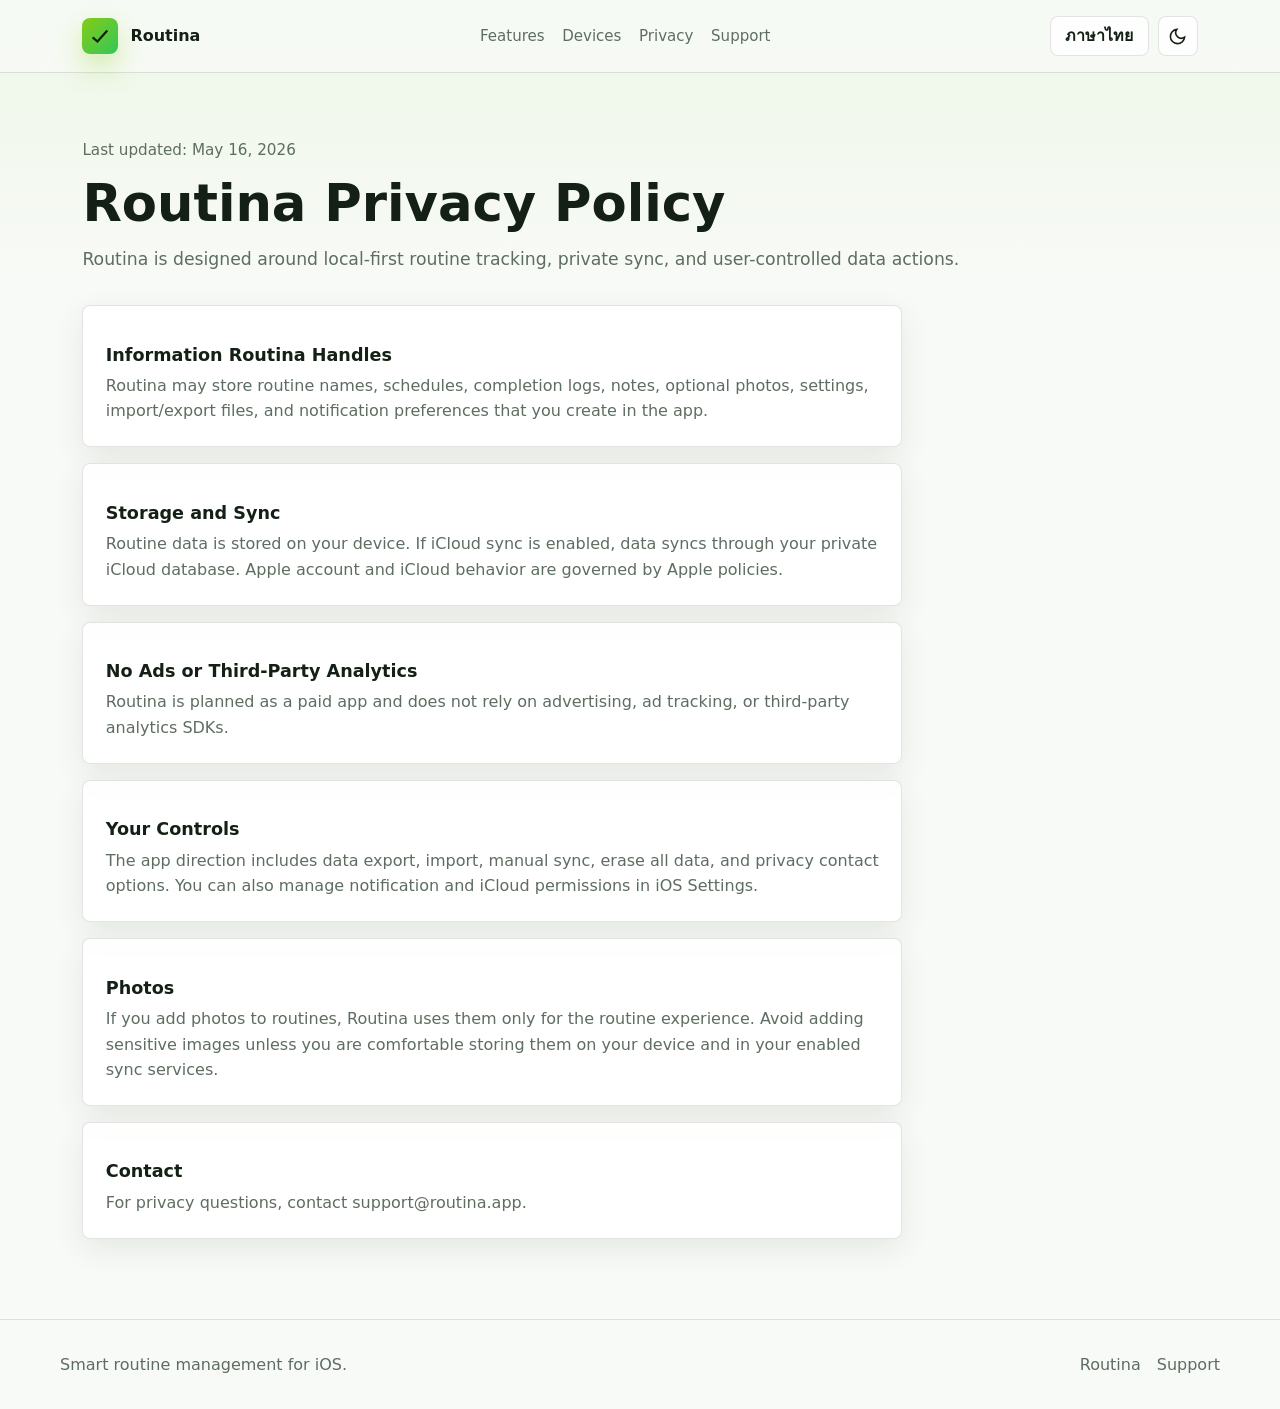
==== Docs/Privacy.html @ 9a08f892 "Add Routina landing page" ====
<!doctype html>
<html lang="en">
  <head>
    <meta charset="utf-8">
    <meta name="viewport" content="width=device-width, initial-scale=1">
    <meta name="description" content="Privacy policy for Routina, a smart routine management app for iOS.">
    <title>Routina Privacy Policy</title>
    <link rel="stylesheet" href="../assets/styles.css">
  </head>
  <body class="docs-page">
    <a class="skip-link" href="#main">Skip to content</a>
    <header class="site-header">
      <nav class="nav" aria-label="Primary navigation">
        <a class="brand" href="../index.html" aria-label="Routina home">
          <span class="brand-mark" aria-hidden="true"><svg width="22" height="22" viewBox="0 0 24 24" fill="none" stroke="currentColor" stroke-width="2.4"><path d="M4 13.5 9.2 18 20 6"/></svg></span>
          <span>Routina</span>
        </a>
        <div class="nav-links">
          <a href="../index.html#features" data-i18n="navFeatures">Features</a>
          <a href="../index.html#devices" data-i18n="navDevices">Devices</a>
          <a href="../index.html#privacy" data-i18n="navPrivacy">Privacy</a>
          <a href="Support.html" data-i18n="navSupport">Support</a>
        </div>
        <div class="nav-actions">
          <button class="language-toggle" type="button" data-lang-toggle data-i18n="langLabel">ภาษาไทย</button>
          <button class="icon-button" type="button" data-theme-toggle data-i18n-aria="themeLabel" aria-label="Toggle theme"><svg aria-hidden="true" width="19" height="19" viewBox="0 0 24 24" fill="none" stroke="currentColor" stroke-width="2"><path d="M20.99 12.79A9 9 0 1 1 11.21 3a7 7 0 0 0 9.78 9.79Z"/></svg></button>
        </div>
      </nav>
    </header>
    <main id="main" class="docs-shell">
      <span class="doc-meta" data-i18n="privacyDocUpdated">Last updated: May 16, 2026</span>
      <h1 data-i18n="privacyDocTitle">Routina Privacy Policy</h1>
      <p class="lead" data-i18n="privacyDocLead">Routina is designed around local-first routine tracking, private sync, and user-controlled data actions.</p>
      <div class="docs-grid">
        <section class="support-card">
          <h2 data-i18n="privacyCollectTitle">Information Routina Handles</h2>
          <p data-i18n="privacyCollectBody">Routina may store routine names, schedules, completion logs, notes, optional photos, settings, import/export files, and notification preferences that you create in the app.</p>
        </section>
        <section class="support-card">
          <h2 data-i18n="privacyStorageTitle">Storage and Sync</h2>
          <p data-i18n="privacyStorageBody">Routine data is stored on your device. If iCloud sync is enabled, data syncs through your private iCloud database. Apple account and iCloud behavior are governed by Apple policies.</p>
        </section>
        <section class="support-card">
          <h2 data-i18n="privacyNoAdsTitle">No Ads or Third-Party Analytics</h2>
          <p data-i18n="privacyNoAdsBody">Routina is planned as a paid app and does not rely on advertising, ad tracking, or third-party analytics SDKs.</p>
        </section>
        <section class="support-card">
          <h2 data-i18n="privacyControlsTitle">Your Controls</h2>
          <p data-i18n="privacyControlsBody">The app direction includes data export, import, manual sync, erase all data, and privacy contact options. You can also manage notification and iCloud permissions in iOS Settings.</p>
        </section>
        <section class="support-card">
          <h2 data-i18n="privacyPhotosTitle">Photos</h2>
          <p data-i18n="privacyPhotosBody">If you add photos to routines, Routina uses them only for the routine experience. Avoid adding sensitive images unless you are comfortable storing them on your device and in your enabled sync services.</p>
        </section>
        <section class="support-card">
          <h2 data-i18n="privacyContactTitle">Contact</h2>
          <p data-i18n="privacyContactBody">For privacy questions, contact support@routina.app.</p>
        </section>
      </div>
    </main>
    <footer class="site-footer">
      <div class="footer-inner">
        <span data-i18n="footerTagline">Smart routine management for iOS.</span>
        <div class="footer-links">
          <a href="../index.html">Routina</a>
          <a href="Support.html" data-i18n="navSupport">Support</a>
        </div>
      </div>
    </footer>
    <script src="../assets/site.js"></script>
  </body>
</html>
---- assets/styles.css ----
:root {
  color-scheme: light;
  --bg: #f8faf7;
  --bg-strong: #eef7e7;
  --surface: #ffffff;
  --surface-soft: #f1f7ee;
  --surface-elevated: rgba(255, 255, 255, 0.86);
  --text: #142015;
  --muted: #5e6d61;
  --border: rgba(20, 32, 21, 0.12);
  --accent: #84cc16;
  --accent-strong: #4d7c0f;
  --orange: #ff9500;
  --green: #34c759;
  --blue: #007aff;
  --purple: #af52de;
  --amber: #f59e0b;
  --red: #ef4444;
  --shadow: 0 22px 60px rgba(31, 52, 22, 0.14);
  --shadow-soft: 0 10px 30px rgba(31, 52, 22, 0.09);
  --radius: 8px;
  --max: 1160px;
}

:root[data-theme="dark"] {
  color-scheme: dark;
  --bg: #071108;
  --bg-strong: #101d12;
  --surface: #111a12;
  --surface-soft: #172417;
  --surface-elevated: rgba(17, 26, 18, 0.88);
  --text: #f3f8ef;
  --muted: #afbaaa;
  --border: rgba(243, 248, 239, 0.13);
  --accent: #9be31f;
  --accent-strong: #c7f85f;
  --shadow: 0 22px 60px rgba(0, 0, 0, 0.42);
  --shadow-soft: 0 10px 30px rgba(0, 0, 0, 0.25);
}

* {
  box-sizing: border-box;
}

html {
  scroll-behavior: smooth;
}

body {
  margin: 0;
  background:
    radial-gradient(circle at 12% 12%, color-mix(in srgb, var(--accent) 24%, transparent), transparent 28rem),
    linear-gradient(180deg, var(--bg-strong), var(--bg) 28rem);
  color: var(--text);
  font-family: Inter, ui-sans-serif, system-ui, -apple-system, BlinkMacSystemFont, "Segoe UI", sans-serif;
  font-size: 16px;
  line-height: 1.6;
}

body.docs-page {
  background: linear-gradient(180deg, var(--bg-strong), var(--bg) 18rem);
}

a {
  color: inherit;
}

img,
svg {
  display: block;
  max-width: 100%;
}

button {
  font: inherit;
}

.skip-link {
  position: fixed;
  left: 1rem;
  top: 1rem;
  z-index: 100;
  transform: translateY(-150%);
  background: var(--text);
  color: var(--bg);
  padding: 0.7rem 1rem;
  border-radius: var(--radius);
}

.skip-link:focus {
  transform: translateY(0);
}

.site-header {
  position: sticky;
  top: 0;
  z-index: 20;
  backdrop-filter: blur(20px);
  background: color-mix(in srgb, var(--bg) 82%, transparent);
  border-bottom: 1px solid var(--border);
}

.nav {
  max-width: var(--max);
  margin: 0 auto;
  min-height: 72px;
  padding: 0 1.4rem;
  display: flex;
  align-items: center;
  justify-content: space-between;
  gap: 1.25rem;
}

.brand {
  display: inline-flex;
  align-items: center;
  gap: 0.75rem;
  text-decoration: none;
  font-weight: 800;
  letter-spacing: 0;
}

.brand-mark {
  width: 36px;
  height: 36px;
  border-radius: 8px;
  display: grid;
  place-items: center;
  background: linear-gradient(135deg, var(--accent), #34c759);
  color: #102006;
  box-shadow: 0 12px 28px color-mix(in srgb, var(--accent) 35%, transparent);
}

.nav-links {
  display: flex;
  align-items: center;
  gap: 1.1rem;
  font-size: 0.94rem;
  color: var(--muted);
}

.nav-links a {
  text-decoration: none;
}

.nav-links a:hover {
  color: var(--text);
}

.nav-actions {
  display: flex;
  align-items: center;
  gap: 0.55rem;
}

.icon-button,
.language-toggle,
.button {
  min-height: 40px;
  border: 1px solid var(--border);
  border-radius: var(--radius);
  background: var(--surface-elevated);
  color: var(--text);
  display: inline-flex;
  align-items: center;
  justify-content: center;
  gap: 0.5rem;
  cursor: pointer;
  text-decoration: none;
  transition: transform 160ms ease, border-color 160ms ease, background 160ms ease;
}

.icon-button {
  width: 40px;
}

.language-toggle,
.button {
  padding: 0 0.9rem;
  font-weight: 750;
}

.button.primary {
  border-color: transparent;
  background: linear-gradient(135deg, var(--accent), var(--green));
  color: #102006;
  box-shadow: 0 16px 32px color-mix(in srgb, var(--accent) 32%, transparent);
}

.button.secondary {
  background: transparent;
}

.button:hover,
.icon-button:hover,
.language-toggle:hover {
  transform: translateY(-1px);
  border-color: color-mix(in srgb, var(--accent) 55%, var(--border));
}

.hero,
.section,
.docs-shell {
  max-width: var(--max);
  margin: 0 auto;
  padding-left: 1.4rem;
  padding-right: 1.4rem;
}

.hero {
  min-height: calc(100vh - 72px);
  display: grid;
  grid-template-columns: minmax(0, 1fr) minmax(330px, 0.72fr);
  gap: clamp(2rem, 6vw, 5rem);
  align-items: center;
  padding-top: 3.6rem;
  padding-bottom: 4.5rem;
}

.hero-copy h1 {
  max-width: 12ch;
  margin: 0;
  font-size: clamp(3.25rem, 8vw, 7.4rem);
  line-height: 0.9;
  letter-spacing: 0;
}

.hero-copy p {
  max-width: 40rem;
  margin: 1.5rem 0 0;
  color: var(--muted);
  font-size: clamp(1.05rem, 2vw, 1.28rem);
}

.hero-actions {
  display: flex;
  flex-wrap: wrap;
  gap: 0.75rem;
  margin-top: 2rem;
}

.price-line {
  margin-top: 1.15rem;
  color: var(--muted);
  font-size: 0.95rem;
}

.hero-proof {
  display: grid;
  grid-template-columns: repeat(3, minmax(0, 1fr));
  gap: 0.75rem;
  margin-top: 2.25rem;
  max-width: 36rem;
}

.proof-item {
  border-top: 1px solid var(--border);
  padding-top: 0.9rem;
}

.proof-item strong {
  display: block;
  font-size: 1.4rem;
}

.proof-item span {
  color: var(--muted);
  font-size: 0.88rem;
}

.phone-stage {
  position: relative;
  min-height: 620px;
  display: grid;
  place-items: center;
}

.phone {
  position: relative;
  width: min(100%, 342px);
  aspect-ratio: 0.48;
  border: 10px solid #111712;
  border-radius: 46px;
  background: #0f1710;
  box-shadow: var(--shadow);
  padding: 14px;
  overflow: hidden;
}

:root[data-theme="dark"] .phone {
  border-color: #202820;
}

.phone::before {
  content: "";
  position: absolute;
  top: 13px;
  left: 50%;
  width: 92px;
  height: 25px;
  transform: translateX(-50%);
  border-radius: 999px;
  background: #111712;
  z-index: 2;
}

.phone-screen {
  height: 100%;
  border-radius: 34px;
  background: linear-gradient(180deg, #f7fbf4 0%, #edf7e9 100%);
  color: #152215;
  padding: 58px 18px 18px;
  overflow: hidden;
}

.screen-top {
  display: flex;
  justify-content: space-between;
  align-items: center;
  gap: 1rem;
}

.screen-top h2 {
  margin: 0;
  font-size: 1.7rem;
  line-height: 1;
}

.sync-dot {
  width: 34px;
  height: 34px;
  border-radius: 50%;
  background: #dff7c4;
  display: grid;
  place-items: center;
  color: #4d7c0f;
}

.next-card {
  margin-top: 1.1rem;
  padding: 1rem;
  border-radius: 18px;
  background: linear-gradient(135deg, #84cc16, #34c759);
  color: #102006;
  box-shadow: 0 20px 40px rgba(132, 204, 22, 0.32);
}

.next-card span,
.routine-row span,
.mini-widget span {
  display: block;
  font-size: 0.76rem;
  opacity: 0.76;
}

.next-card strong {
  display: block;
  margin-top: 0.25rem;
  font-size: 1.25rem;
}

.routine-list {
  display: grid;
  gap: 0.65rem;
  margin-top: 1rem;
}

.routine-row {
  display: grid;
  grid-template-columns: 38px 1fr auto;
  align-items: center;
  gap: 0.7rem;
  padding: 0.78rem;
  border-radius: 16px;
  background: rgba(255, 255, 255, 0.78);
  border: 1px solid rgba(21, 34, 21, 0.07);
}

.routine-icon {
  width: 38px;
  height: 38px;
  border-radius: 13px;
  display: grid;
  place-items: center;
  color: white;
}

.routine-icon.orange { background: var(--orange); }
.routine-icon.blue { background: var(--blue); }
.routine-icon.purple { background: var(--purple); }
.routine-icon.red { background: var(--red); }

.routine-row strong {
  display: block;
  font-size: 0.95rem;
}

.check-pill {
  width: 32px;
  height: 32px;
  border-radius: 50%;
  background: #e9f7dc;
  display: grid;
  place-items: center;
  color: #4d7c0f;
}

.floating-widget {
  position: absolute;
  right: 0;
  bottom: 86px;
  width: 188px;
  padding: 1rem;
  border-radius: 22px;
  background: var(--surface-elevated);
  border: 1px solid var(--border);
  box-shadow: var(--shadow-soft);
  backdrop-filter: blur(18px);
}

.widget-ring {
  width: 64px;
  height: 64px;
  border-radius: 50%;
  background: conic-gradient(var(--accent) 74%, color-mix(in srgb, var(--accent) 20%, var(--border)) 0);
  display: grid;
  place-items: center;
  color: var(--text);
  font-weight: 850;
  margin-bottom: 0.75rem;
}

.mini-widget strong {
  display: block;
  line-height: 1.2;
}

.section {
  padding-top: 5rem;
  padding-bottom: 5rem;
}

.section-header {
  max-width: 680px;
  margin-bottom: 2.2rem;
}

.section-header h2,
.docs-shell h1 {
  margin: 0;
  font-size: clamp(2rem, 4vw, 3.6rem);
  line-height: 1;
  letter-spacing: 0;
}

.section-header p,
.docs-shell .lead {
  margin: 1rem 0 0;
  color: var(--muted);
  font-size: 1.08rem;
}

.feature-grid {
  display: grid;
  grid-template-columns: repeat(3, minmax(0, 1fr));
  gap: 1rem;
}

.feature-card,
.timeline-item,
.privacy-item,
.support-card {
  border: 1px solid var(--border);
  border-radius: var(--radius);
  background: var(--surface-elevated);
  box-shadow: var(--shadow-soft);
}

.feature-card {
  padding: 1.25rem;
}

.feature-card svg,
.support-card svg {
  color: var(--accent-strong);
}

.feature-card h3,
.timeline-item h3,
.privacy-item h3,
.support-card h2 {
  margin: 1rem 0 0.45rem;
  font-size: 1.1rem;
  line-height: 1.2;
}

.feature-card p,
.timeline-item p,
.privacy-item p,
.support-card p,
.support-card li {
  color: var(--muted);
  margin: 0;
}

.device-band {
  display: grid;
  grid-template-columns: minmax(0, 0.9fr) minmax(0, 1.1fr);
  gap: 2rem;
  align-items: center;
  padding: 2rem;
  border-radius: var(--radius);
  background: linear-gradient(135deg, var(--surface), var(--surface-soft));
  border: 1px solid var(--border);
  box-shadow: var(--shadow-soft);
}

.watch-widget {
  display: grid;
  grid-template-columns: 160px 1fr;
  gap: 1rem;
  align-items: center;
}

.watch {
  aspect-ratio: 0.82;
  border-radius: 42px;
  padding: 13px;
  background: #111712;
  box-shadow: var(--shadow-soft);
}

.watch-screen {
  height: 100%;
  border-radius: 32px;
  background: #111a12;
  color: #f3f8ef;
  padding: 1.1rem 0.9rem;
}

.watch-screen strong {
  display: block;
  font-size: 1.05rem;
}

.watch-row {
  margin-top: 0.7rem;
  padding: 0.6rem;
  border-radius: 16px;
  background: rgba(155, 227, 31, 0.14);
  color: #dfffa1;
  font-size: 0.82rem;
}

.widget-stack {
  display: grid;
  gap: 0.85rem;
}

.home-widget,
.lock-widget {
  border: 1px solid var(--border);
  background: var(--surface-elevated);
  border-radius: 22px;
  padding: 1rem;
}

.home-widget {
  min-height: 142px;
}

.lock-widget {
  display: inline-flex;
  width: fit-content;
  align-items: center;
  gap: 0.6rem;
}

.timeline {
  display: grid;
  grid-template-columns: repeat(4, minmax(0, 1fr));
  gap: 1rem;
}

.timeline-item {
  padding: 1.15rem;
}

.timeline-item .number {
  display: inline-grid;
  place-items: center;
  width: 34px;
  height: 34px;
  border-radius: 50%;
  background: color-mix(in srgb, var(--accent) 20%, var(--surface));
  color: var(--accent-strong);
  font-weight: 850;
}

.privacy-strip {
  display: grid;
  grid-template-columns: repeat(4, minmax(0, 1fr));
  gap: 1rem;
}

.privacy-item {
  padding: 1rem;
}

.download-band {
  display: grid;
  grid-template-columns: minmax(0, 1fr) auto;
  gap: 1rem;
  align-items: center;
  border-radius: var(--radius);
  background: #142015;
  color: #f7fff0;
  padding: clamp(1.5rem, 4vw, 2.6rem);
  box-shadow: var(--shadow);
}

.download-band p {
  color: #c7d7be;
  margin: 0.65rem 0 0;
  max-width: 42rem;
}

.download-band h2 {
  margin: 0;
  font-size: clamp(2rem, 4vw, 3.6rem);
  line-height: 1;
}

.site-footer {
  border-top: 1px solid var(--border);
  padding: 2rem 1.4rem;
  color: var(--muted);
}

.footer-inner {
  max-width: var(--max);
  margin: 0 auto;
  display: flex;
  justify-content: space-between;
  gap: 1rem;
  flex-wrap: wrap;
}

.footer-links {
  display: flex;
  gap: 1rem;
  flex-wrap: wrap;
}

.footer-links a {
  color: var(--muted);
  text-decoration: none;
}

.footer-links a:hover {
  color: var(--text);
}

.docs-shell {
  padding-top: 4rem;
  padding-bottom: 5rem;
}

.docs-grid {
  margin-top: 2rem;
  display: grid;
  grid-template-columns: minmax(0, 1fr);
  gap: 1rem;
  max-width: 820px;
}

.support-card {
  padding: 1.4rem;
}

.support-card ul {
  margin: 0.8rem 0 0;
  padding-left: 1.2rem;
}

.support-card li + li {
  margin-top: 0.4rem;
}

.doc-meta {
  display: inline-flex;
  margin-bottom: 1rem;
  color: var(--muted);
  font-size: 0.95rem;
}

@media (prefers-reduced-motion: no-preference) {
  .phone {
    animation: lift 5s ease-in-out infinite;
  }

  .floating-widget {
    animation: drift 5.5s ease-in-out infinite;
  }
}

@keyframes lift {
  0%, 100% { transform: translateY(0); }
  50% { transform: translateY(-10px); }
}

@keyframes drift {
  0%, 100% { transform: translateY(0) rotate(0deg); }
  50% { transform: translateY(8px) rotate(-1deg); }
}

@media (max-width: 900px) {
  .nav {
    min-height: auto;
    padding-top: 0.85rem;
    padding-bottom: 0.85rem;
    flex-wrap: wrap;
  }

  .nav-links {
    order: 3;
    width: 100%;
    justify-content: space-between;
    overflow-x: auto;
    padding-bottom: 0.2rem;
  }

  .hero {
    min-height: auto;
    grid-template-columns: 1fr;
    padding-top: 3rem;
  }

  .phone-stage {
    min-height: 560px;
  }

  .floating-widget {
    right: 4%;
  }

  .feature-grid,
  .timeline,
  .privacy-strip {
    grid-template-columns: repeat(2, minmax(0, 1fr));
  }

  .device-band,
  .download-band {
    grid-template-columns: 1fr;
  }
}

@media (max-width: 620px) {
  .brand span {
    display: none;
  }

  .hero,
  .section,
  .docs-shell {
    padding-left: 1rem;
    padding-right: 1rem;
  }

  .hero-copy h1 {
    max-width: 9ch;
  }

  .hero-proof,
  .feature-grid,
  .timeline,
  .privacy-strip,
  .watch-widget {
    grid-template-columns: 1fr;
  }

  .phone-stage {
    min-height: 520px;
  }

  .phone {
    width: min(100%, 300px);
  }

  .floating-widget {
    width: 164px;
    right: 0.4rem;
    bottom: 42px;
  }

  .device-band {
    padding: 1rem;
  }

  .download-band .hero-actions {
    margin-top: 0.5rem;
  }
}
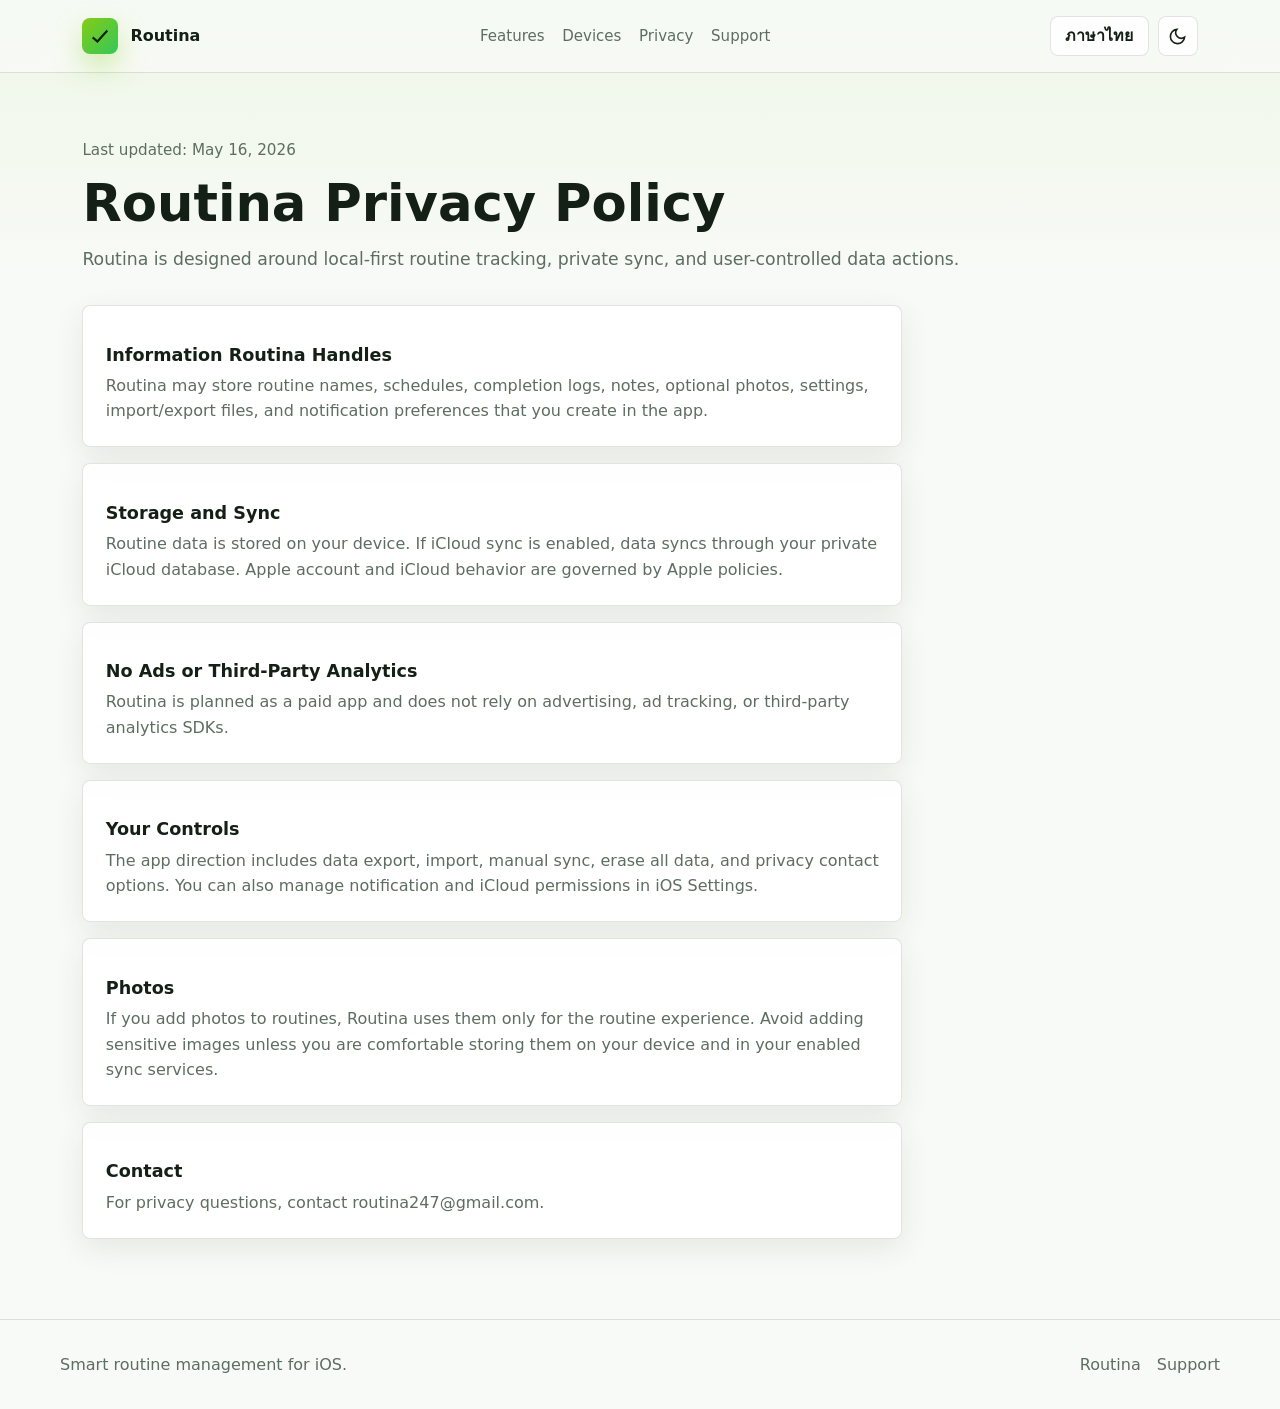
==== commit 2d195697: "Update support contact email" ====
--- a/Docs/Privacy.html
+++ b/Docs/Privacy.html
@@ -54,7 +54,7 @@
         </section>
         <section class="support-card">
           <h2 data-i18n="privacyContactTitle">Contact</h2>
-          <p data-i18n="privacyContactBody">For privacy questions, contact support@routina.app.</p>
+          <p data-i18n="privacyContactBody">For privacy questions, contact routina247@gmail.com.</p>
         </section>
       </div>
     </main>
